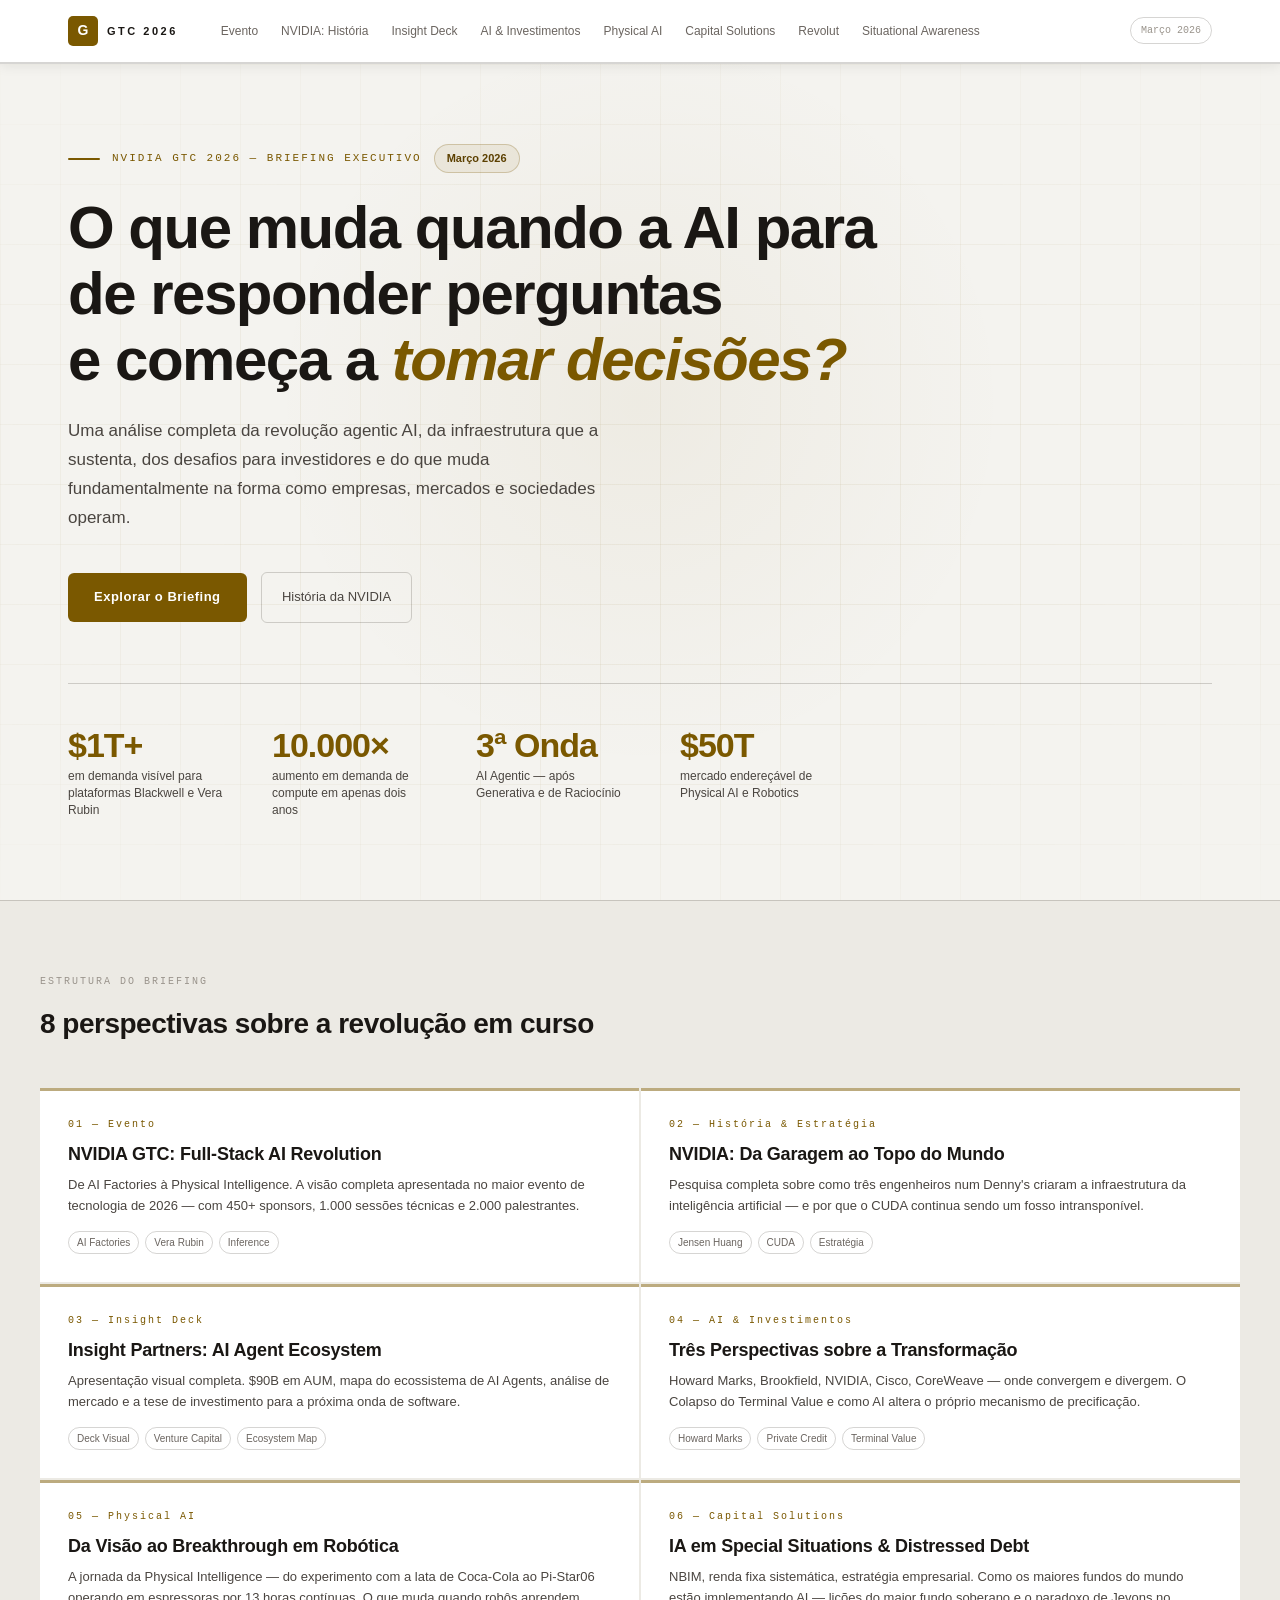
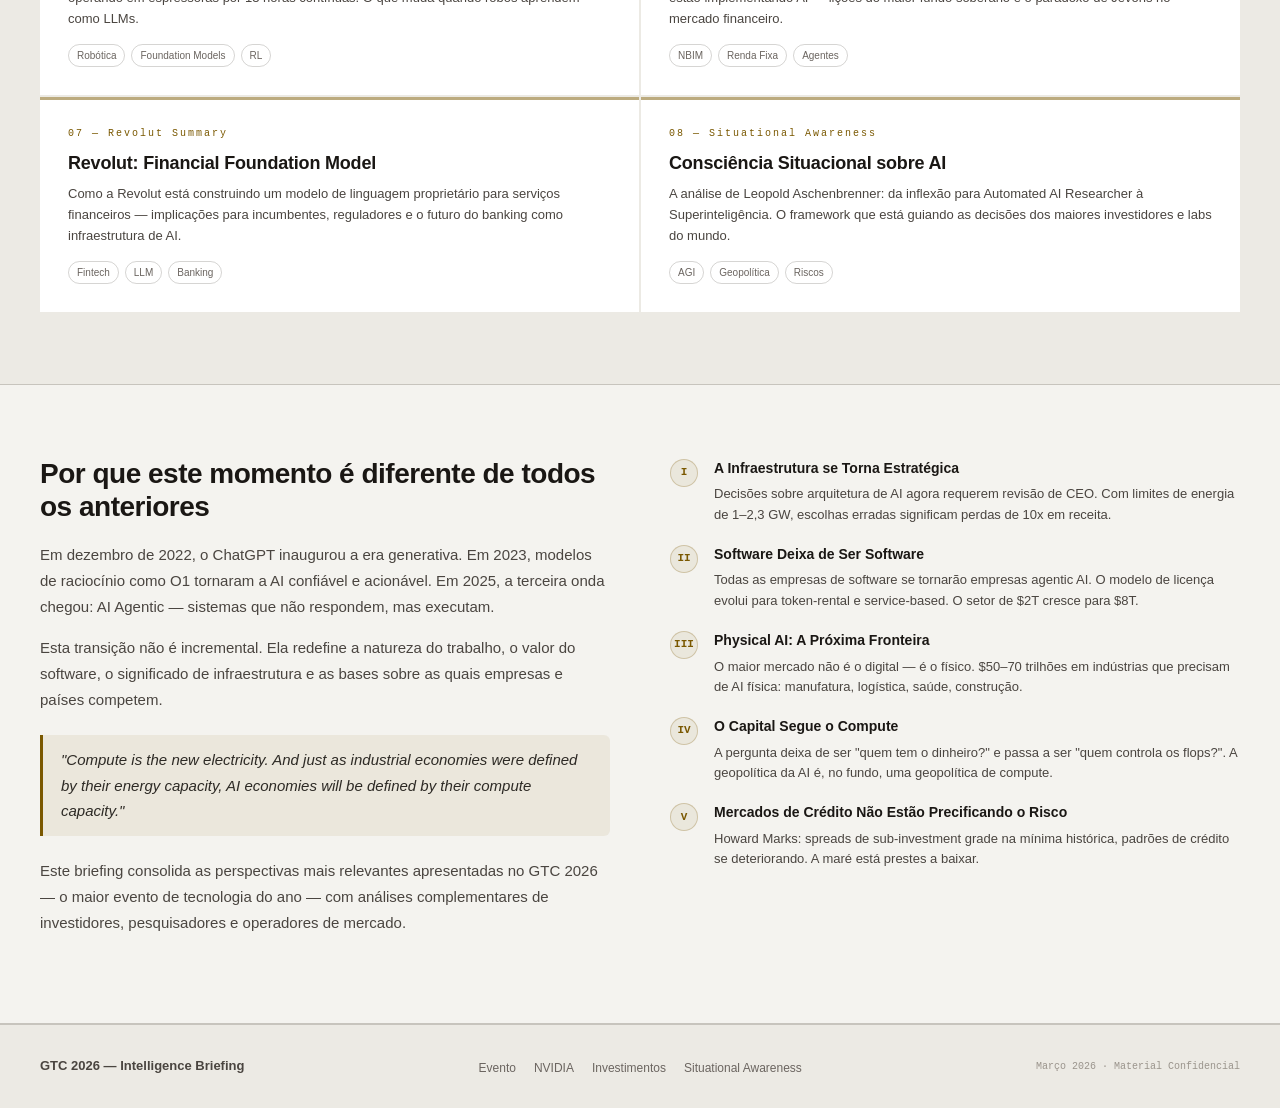
==== index.html @ c660dc32 "Add files via upload" ====
<!DOCTYPE html>
<html lang="pt-BR">
<head>
  <meta charset="UTF-8">
  <meta name="viewport" content="width=device-width, initial-scale=1.0">
  <title>NVIDIA GTC 2026 — Inteligência em Ação</title>
  <link rel="stylesheet" href="assets/style.css">
  <style>
    /* HERO */
    .hero { min-height: calc(100vh - var(--nav-h)); background: var(--bg); position: relative; overflow: hidden; display: flex; align-items: center; }
    .hero-grid-bg { position: absolute; inset: 0; background-image: linear-gradient(rgba(122,88,0,0.06) 1px, transparent 1px), linear-gradient(90deg, rgba(122,88,0,0.06) 1px, transparent 1px); background-size: 60px 60px; mask-image: radial-gradient(ellipse 80% 70% at 50% 50%, black 40%, transparent 100%); -webkit-mask-image: radial-gradient(ellipse 80% 70% at 50% 50%, black 40%, transparent 100%); }
    .hero-glow { position: absolute; width: 800px; height: 800px; border-radius: 50%; background: radial-gradient(circle, rgba(122,88,0,0.05) 0%, transparent 65%); top: 50%; left: 50%; transform: translate(-50%, -60%); pointer-events: none; }
    .hero-inner { max-width: var(--max-w); margin: 0 auto; padding: 0 28px; position: relative; z-index: 2; width: 100%; }
    .hero-eyebrow { display: flex; align-items: center; gap: 12px; margin-bottom: 22px; }
    .hero-eyebrow-line { width: 32px; height: 2px; background: var(--gold); border-radius: 2px; flex-shrink: 0; }
    .hero-eyebrow-text { font-family: var(--font-mono); font-size: 11px; letter-spacing: 2px; text-transform: uppercase; color: var(--gold); font-weight: 500; }
    .hero-tag { display: inline-block; background: var(--gold-dim); border: 1px solid var(--gold-border); color: var(--gold2); font-size: 11px; font-weight: 600; padding: 4px 12px; border-radius: 100px; }
    .hero-title { font-size: clamp(32px, 5vw, 60px); font-weight: 800; line-height: 1.1; color: var(--ink); max-width: 860px; margin-bottom: 24px; letter-spacing: -1.5px; }
    .hero-title em { font-style: italic; color: var(--gold); }
    .hero-desc { font-size: 17px; color: var(--muted); max-width: 540px; line-height: 1.7; margin-bottom: 40px; }
    .hero-cta { display: inline-flex; align-items: center; gap: 8px; background: var(--gold); color: #fff; font-weight: 700; font-size: 13px; letter-spacing: 0.5px; padding: 13px 26px; border-radius: 6px; text-decoration: none; transition: background 0.2s; }
    .hero-cta:hover { background: var(--gold2); }
    .hero-cta-ghost { display: inline-flex; align-items: center; gap: 8px; color: var(--muted); font-weight: 500; font-size: 13px; padding: 13px 20px; border-radius: 6px; border: 1px solid var(--border2); text-decoration: none; margin-left: 10px; transition: border-color 0.2s, color 0.2s; }
    .hero-cta-ghost:hover { border-color: var(--gold-border); color: var(--gold); }
    .hero-stats { display: flex; gap: 44px; margin-top: 60px; padding-top: 44px; border-top: 1px solid var(--border2); flex-wrap: wrap; }
    .hero-stat-val { font-size: 34px; font-weight: 800; color: var(--gold); letter-spacing: -1px; line-height: 1; }
    .hero-stat-lbl { font-size: 12px; color: var(--muted); margin-top: 6px; line-height: 1.45; max-width: 160px; }

    /* CHAPTERS */
    .chapters { background: var(--bg2); padding: 72px 28px; border-top: 1px solid var(--border2); border-bottom: 1px solid var(--border2); }
    .chapters-inner { max-width: var(--max-w); margin: 0 auto; }
    .chapters-header { margin-bottom: 40px; }
    .chapters-eyebrow { font-family: var(--font-mono); font-size: 10px; letter-spacing: 2px; text-transform: uppercase; color: var(--light); margin-bottom: 10px; }
    .chapters-title { font-size: 28px; font-weight: 700; color: var(--ink); letter-spacing: -0.5px; }
    .chapter-grid { display: grid; grid-template-columns: 1fr 1fr; gap: 2px; }
    .chapter-card { background: var(--surface); padding: 28px; text-decoration: none; display: flex; flex-direction: column; gap: 10px; position: relative; overflow: hidden; transition: background 0.15s, box-shadow 0.15s; }
    .chapter-card:hover { background: var(--surface2); box-shadow: inset 0 0 0 2px var(--gold-border); }
    .chapter-card::after { content: '→'; position: absolute; right: 28px; bottom: 28px; font-size: 18px; color: var(--gold); opacity: 0; transform: translateX(-6px); transition: opacity 0.15s, transform 0.15s; }
    .chapter-card:hover::after { opacity: 1; transform: translateX(0); }
    .chapter-num { font-family: var(--font-mono); font-size: 10px; letter-spacing: 2px; color: var(--gold); font-weight: 500; }
    .chapter-title { font-size: 18px; font-weight: 700; color: var(--ink); line-height: 1.25; letter-spacing: -0.2px; }
    .chapter-desc { font-size: 13px; color: var(--muted); line-height: 1.6; }
    .chapter-tags { display: flex; gap: 6px; flex-wrap: wrap; margin-top: 4px; }
    .chapter-tag { font-size: 10px; padding: 2px 8px; border-radius: 100px; border: 1px solid var(--border2); color: var(--muted2); font-weight: 500; }
    .chapter-card::before { content:''; position:absolute; top:0; left:0; right:0; height:3px; background:var(--gold); opacity:0.5; }

    /* CONTEXT */
    .context-section { padding: 72px 28px; }
    .context-inner { max-width: var(--max-w); margin: 0 auto; display: grid; grid-template-columns: 1fr 1fr; gap: 60px; align-items: start; }
    .context-heading { font-size: 28px; font-weight: 700; color: var(--ink); line-height: 1.2; margin-bottom: 18px; letter-spacing: -0.5px; }
    .context-body { font-size: 15px; color: var(--muted); line-height: 1.75; margin-bottom: 14px; }
    .context-quote { border-left: 3px solid var(--gold); padding: 12px 18px; margin: 22px 0; background: var(--gold-dim); border-radius: 0 6px 6px 0; }
    .context-quote p { font-size: 15px; font-style: italic; font-weight: 500; color: var(--ink2); }
    .pillars-list { display: flex; flex-direction: column; gap: 18px; }
    .pillar { display: flex; gap: 16px; align-items: flex-start; }
    .pillar-num { flex-shrink: 0; width: 28px; height: 28px; border-radius: 50%; background: var(--gold-dim); border: 1px solid var(--gold-border); display: flex; align-items: center; justify-content: center; font-family: var(--font-mono); font-size: 11px; font-weight: 600; color: var(--gold); margin-top: 2px; }
    .pillar-content h4 { font-size: 14px; font-weight: 700; color: var(--ink); margin-bottom: 4px; }
    .pillar-content p { font-size: 13px; color: var(--muted); line-height: 1.55; }

    @media(max-width:860px){
      .chapter-grid{grid-template-columns:1fr}
      .context-inner{grid-template-columns:1fr}
      .hero-stats{gap:28px}
    }
</style>
</head>
<body>

<!-- NAV -->
<nav class="site-nav">
  <div class="nav-inner">
    <a href="index.html" class="nav-logo">
      <div class="nav-logo-mark">G</div>
      <span class="nav-logo-text">GTC 2026</span>
    </a>
    <div class="nav-links">
      <a href="1_evento.html" class="nav-link">Evento</a>
      <a href="2_nvidia.html" class="nav-link">NVIDIA: História</a>
      <a href="3_insight_deck.html" class="nav-link">Insight Deck</a>
      <a href="4_ai_investimentos.html" class="nav-link">AI & Investimentos</a>
      <a href="5_physical_ai.html" class="nav-link">Physical AI</a>
      <a href="6_ia_capital_solutions.html" class="nav-link">Capital Solutions</a>
      <a href="7_revolut_summary.html" class="nav-link">Revolut</a>
      <a href="8_situational_awareness.html" class="nav-link">Situational Awareness</a>
    </div>
    <div class="nav-tag">Março 2026</div>
  </div>
</nav>

<!-- HERO -->
<section class="hero">
  <div class="hero-grid-bg"></div>
  <div class="hero-glow"></div>
  <div class="hero-inner">
    <div class="hero-eyebrow fade-in">
      <div class="hero-eyebrow-line"></div>
      <span class="hero-eyebrow-text">NVIDIA GTC 2026 — Briefing Executivo</span>
      <span class="hero-tag">Março 2026</span>
    </div>
    <h1 class="hero-title fade-in-2">
      O que muda quando a AI para de responder perguntas<br>
      e começa a <em>tomar decisões?</em>
    </h1>
    <p class="hero-desc fade-in-3">
      Uma análise completa da revolução agentic AI, da infraestrutura que a sustenta, dos desafios para investidores e do que muda fundamentalmente na forma como empresas, mercados e sociedades operam.
    </p>
    <div class="fade-in-3">
      <a href="1_evento.html" class="hero-cta">Explorar o Briefing</a>
      <a href="2_nvidia.html" class="hero-cta-ghost">História da NVIDIA</a>
    </div>
    <div class="hero-stats fade-in-3">
      <div>
        <div class="hero-stat-val">$1T+</div>
        <div class="hero-stat-lbl">em demanda visível para plataformas Blackwell e Vera Rubin</div>
      </div>
      <div>
        <div class="hero-stat-val">10.000×</div>
        <div class="hero-stat-lbl">aumento em demanda de compute em apenas dois anos</div>
      </div>
      <div>
        <div class="hero-stat-val">3ª Onda</div>
        <div class="hero-stat-lbl">AI Agentic — após Generativa e de Raciocínio</div>
      </div>
      <div>
        <div class="hero-stat-val">$50T</div>
        <div class="hero-stat-lbl">mercado endereçável de Physical AI e Robotics</div>
      </div>
    </div>
  </div>
</section>

<!-- CHAPTERS -->
<section class="chapters">
  <div class="chapters-inner">
    <div class="chapters-header">
      <div class="chapters-eyebrow">Estrutura do Briefing</div>
      <h2 class="chapters-title">8 perspectivas sobre a revolução em curso</h2>
    </div>
    <div class="chapter-grid">

      <a href="1_evento.html" class="chapter-card" data-color="gold">
        <div class="chapter-num">01 — Evento</div>
        <div class="chapter-title">NVIDIA GTC: Full-Stack AI Revolution</div>
        <div class="chapter-desc">De AI Factories à Physical Intelligence. A visão completa apresentada no maior evento de tecnologia de 2026 — com 450+ sponsors, 1.000 sessões técnicas e 2.000 palestrantes.</div>
        <div class="chapter-tags">
          <span class="chapter-tag">AI Factories</span>
          <span class="chapter-tag">Vera Rubin</span>
          <span class="chapter-tag">Inference</span>
        </div>
      </a>

      <a href="2_nvidia.html" class="chapter-card" data-color="blue">
        <div class="chapter-num">02 — História & Estratégia</div>
        <div class="chapter-title">NVIDIA: Da Garagem ao Topo do Mundo</div>
        <div class="chapter-desc">Pesquisa completa sobre como três engenheiros num Denny's criaram a infraestrutura da inteligência artificial — e por que o CUDA continua sendo um fosso intransponível.</div>
        <div class="chapter-tags">
          <span class="chapter-tag">Jensen Huang</span>
          <span class="chapter-tag">CUDA</span>
          <span class="chapter-tag">Estratégia</span>
        </div>
      </a>

      <a href="3_insight_deck.html" class="chapter-card" data-color="red">
        <div class="chapter-num">03 — Insight Deck</div>
        <div class="chapter-title">Insight Partners: AI Agent Ecosystem</div>
        <div class="chapter-desc">Apresentação visual completa. $90B em AUM, mapa do ecossistema de AI Agents, análise de mercado e a tese de investimento para a próxima onda de software.</div>
        <div class="chapter-tags">
          <span class="chapter-tag">Deck Visual</span>
          <span class="chapter-tag">Venture Capital</span>
          <span class="chapter-tag">Ecosystem Map</span>
        </div>
      </a>

      <a href="4_ai_investimentos.html" class="chapter-card" data-color="green">
        <div class="chapter-num">04 — AI & Investimentos</div>
        <div class="chapter-title">Três Perspectivas sobre a Transformação</div>
        <div class="chapter-desc">Howard Marks, Brookfield, NVIDIA, Cisco, CoreWeave — onde convergem e divergem. O Colapso do Terminal Value e como AI altera o próprio mecanismo de precificação.</div>
        <div class="chapter-tags">
          <span class="chapter-tag">Howard Marks</span>
          <span class="chapter-tag">Private Credit</span>
          <span class="chapter-tag">Terminal Value</span>
        </div>
      </a>

      <a href="5_physical_ai.html" class="chapter-card" data-color="gold">
        <div class="chapter-num">05 — Physical AI</div>
        <div class="chapter-title">Da Visão ao Breakthrough em Robótica</div>
        <div class="chapter-desc">A jornada da Physical Intelligence — do experimento com a lata de Coca-Cola ao Pi-Star06 operando em espressoras por 13 horas contínuas. O que muda quando robôs aprendem como LLMs.</div>
        <div class="chapter-tags">
          <span class="chapter-tag">Robótica</span>
          <span class="chapter-tag">Foundation Models</span>
          <span class="chapter-tag">RL</span>
        </div>
      </a>

      <a href="6_ia_capital_solutions.html" class="chapter-card" data-color="blue">
        <div class="chapter-num">06 — Capital Solutions</div>
        <div class="chapter-title">IA em Special Situations & Distressed Debt</div>
        <div class="chapter-desc">NBIM, renda fixa sistemática, estratégia empresarial. Como os maiores fundos do mundo estão implementando AI — lições do maior fundo soberano e o paradoxo de Jevons no mercado financeiro.</div>
        <div class="chapter-tags">
          <span class="chapter-tag">NBIM</span>
          <span class="chapter-tag">Renda Fixa</span>
          <span class="chapter-tag">Agentes</span>
        </div>
      </a>

      <a href="7_revolut_summary.html" class="chapter-card" data-color="green">
        <div class="chapter-num">07 — Revolut Summary</div>
        <div class="chapter-title">Revolut: Financial Foundation Model</div>
        <div class="chapter-desc">Como a Revolut está construindo um modelo de linguagem proprietário para serviços financeiros — implicações para incumbentes, reguladores e o futuro do banking como infraestrutura de AI.</div>
        <div class="chapter-tags">
          <span class="chapter-tag">Fintech</span>
          <span class="chapter-tag">LLM</span>
          <span class="chapter-tag">Banking</span>
        </div>
      </a>

      <a href="8_situational_awareness.html" class="chapter-card" data-color="red">
        <div class="chapter-num">08 — Situational Awareness</div>
        <div class="chapter-title">Consciência Situacional sobre AI</div>
        <div class="chapter-desc">A análise de Leopold Aschenbrenner: da inflexão para Automated AI Researcher à Superinteligência. O framework que está guiando as decisões dos maiores investidores e labs do mundo.</div>
        <div class="chapter-tags">
          <span class="chapter-tag">AGI</span>
          <span class="chapter-tag">Geopolítica</span>
          <span class="chapter-tag">Riscos</span>
        </div>
      </a>

    </div>
  </div>
</section>

<!-- CONTEXT -->
<section class="context-section">
  <div class="context-inner">
    <div>
      <h2 class="context-heading">Por que este momento é diferente de todos os anteriores</h2>
      <p class="context-body">
        Em dezembro de 2022, o ChatGPT inaugurou a era generativa. Em 2023, modelos de raciocínio como O1 tornaram a AI confiável e acionável. Em 2025, a terceira onda chegou: AI Agentic — sistemas que não respondem, mas executam.
      </p>
      <p class="context-body">
        Esta transição não é incremental. Ela redefine a natureza do trabalho, o valor do software, o significado de infraestrutura e as bases sobre as quais empresas e países competem.
      </p>
      <div class="context-quote">
        <p>"Compute is the new electricity. And just as industrial economies were defined by their energy capacity, AI economies will be defined by their compute capacity."</p>
      </div>
      <p class="context-body">
        Este briefing consolida as perspectivas mais relevantes apresentadas no GTC 2026 — o maior evento de tecnologia do ano — com análises complementares de investidores, pesquisadores e operadores de mercado.
      </p>
    </div>
    <div>
      <div class="pillars-list">
        <div class="pillar">
          <div class="pillar-num">I</div>
          <div class="pillar-content">
            <h4>A Infraestrutura se Torna Estratégica</h4>
            <p>Decisões sobre arquitetura de AI agora requerem revisão de CEO. Com limites de energia de 1–2,3 GW, escolhas erradas significam perdas de 10x em receita.</p>
          </div>
        </div>
        <div class="pillar">
          <div class="pillar-num">II</div>
          <div class="pillar-content">
            <h4>Software Deixa de Ser Software</h4>
            <p>Todas as empresas de software se tornarão empresas agentic AI. O modelo de licença evolui para token-rental e service-based. O setor de $2T cresce para $8T.</p>
          </div>
        </div>
        <div class="pillar">
          <div class="pillar-num">III</div>
          <div class="pillar-content">
            <h4>Physical AI: A Próxima Fronteira</h4>
            <p>O maior mercado não é o digital — é o físico. $50–70 trilhões em indústrias que precisam de AI física: manufatura, logística, saúde, construção.</p>
          </div>
        </div>
        <div class="pillar">
          <div class="pillar-num">IV</div>
          <div class="pillar-content">
            <h4>O Capital Segue o Compute</h4>
            <p>A pergunta deixa de ser "quem tem o dinheiro?" e passa a ser "quem controla os flops?". A geopolítica da AI é, no fundo, uma geopolítica de compute.</p>
          </div>
        </div>
        <div class="pillar">
          <div class="pillar-num">V</div>
          <div class="pillar-content">
            <h4>Mercados de Crédito Não Estão Precificando o Risco</h4>
            <p>Howard Marks: spreads de sub-investment grade na mínima histórica, padrões de crédito se deteriorando. A maré está prestes a baixar.</p>
          </div>
        </div>
      </div>
    </div>
  </div>
</section>

<!-- FOOTER -->
<footer class="site-footer">
  <div class="footer-inner">
    <div class="footer-brand">GTC 2026 — Intelligence Briefing</div>
    <ul class="footer-links">
      <li><a href="1_evento.html">Evento</a></li>
      <li><a href="2_nvidia.html">NVIDIA</a></li>
      <li><a href="4_ai_investimentos.html">Investimentos</a></li>
      <li><a href="8_situational_awareness.html">Situational Awareness</a></li>
    </ul>
    <div class="footer-note">Março 2026 · Material Confidencial</div>
  </div>
</footer>

<script src="assets/nav.js"></script>
</body>
</html>
---- assets/style.css ----
/* ═══════════════════════════════════════════════════
   GTC 2026 — Design System — Offline-first, Light Theme
═══════════════════════════════════════════════════ */

:root {
  --bg:          #f4f3ef;
  --bg2:         #eceae4;
  --bg3:         #e3e0d8;
  --surface:     #ffffff;
  --surface2:    #f8f7f4;
  --border:      rgba(30,25,15,0.10);
  --border2:     rgba(30,25,15,0.18);
  --gold:        #7a5800;
  --gold2:       #5c4000;
  --gold-dim:    rgba(122,88,0,0.08);
  --gold-border: rgba(122,88,0,0.25);
  --ink:         #1a1714;
  --ink2:        #2d2a25;
  --muted:       #4a4540;
  --muted2:      #6b6560;
  --light:       #9a948c;
  --accent:      #1a45a8;
  --red:         #c0260a;
  --font:        -apple-system, BlinkMacSystemFont, 'Helvetica Neue', 'Segoe UI', Arial, sans-serif;
  --font-mono:   'SF Mono','Cascadia Code','Fira Code','Courier New',monospace;
  --nav-h: 64px;
  --max-w: 1200px;
  --r: 10px;
}

*,*::before,*::after { box-sizing:border-box; margin:0; padding:0; }
html { scroll-behavior:smooth; }
body { background:var(--bg); color:var(--ink); font-family:var(--font); font-size:16px; line-height:1.7; -webkit-font-smoothing:antialiased; }
a { color:inherit; }

/* NAV */
.site-nav { position:sticky; top:0; z-index:200; background:#fff; border-bottom:2px solid var(--border2); box-shadow:0 2px 12px rgba(30,25,15,0.08); height:var(--nav-h); display:flex; align-items:center; }
.nav-inner { max-width:var(--max-w); margin:0 auto; padding:0 28px; display:flex; align-items:center; width:100%; }
.nav-logo { display:flex; align-items:center; gap:9px; text-decoration:none; flex-shrink:0; margin-right:32px; }
.nav-logo-mark { width:30px; height:30px; background:var(--gold); border-radius:5px; display:flex; align-items:center; justify-content:center; font-size:14px; font-weight:700; color:#fff; flex-shrink:0; }
.nav-logo-text { font-size:11px; font-weight:700; letter-spacing:2.5px; text-transform:uppercase; color:var(--ink); }
.nav-links { display:flex; align-items:center; gap:1px; flex:1; overflow-x:auto; scrollbar-width:none; }
.nav-links::-webkit-scrollbar { display:none; }
.nav-link { display:block; padding:6px 11px; font-size:12px; font-weight:500; color:var(--muted2); text-decoration:none; border-radius:5px; white-space:nowrap; transition:color 0.15s,background 0.15s; }
.nav-link:hover { color:var(--ink); background:var(--bg2); }
.nav-link.active { color:var(--gold); background:var(--gold-dim); font-weight:600; }
.nav-tag { margin-left:auto; flex-shrink:0; font-family:var(--font-mono); font-size:10px; color:var(--light); padding:4px 10px; border:1px solid var(--border2); border-radius:100px; white-space:nowrap; }

/* PAGE HEADER */
.page-header { background:var(--bg2); border-bottom:2px solid var(--border2); padding:52px 28px 44px; }
.page-header-inner { max-width:var(--max-w); margin:0 auto; }
.page-eyebrow { font-family:var(--font-mono); font-size:11px; font-weight:500; letter-spacing:2px; text-transform:uppercase; color:var(--gold); margin-bottom:14px; display:flex; align-items:center; gap:10px; }
.page-eyebrow::before { content:''; display:block; width:20px; height:2px; background:var(--gold); border-radius:2px; flex-shrink:0; }
.page-title { font-size:clamp(24px,3.2vw,42px); font-weight:700; line-height:1.15; color:var(--ink); max-width:780px; margin-bottom:14px; letter-spacing:-0.5px; }
.page-subtitle { font-size:15px; color:var(--muted); max-width:620px; line-height:1.65; }

/* MAIN */
.page-main { max-width:var(--max-w); margin:0 auto; padding:52px 28px 80px; }

/* TYPOGRAPHY */
.section-title { font-size:20px; font-weight:700; color:var(--ink); margin-bottom:6px; padding-bottom:14px; border-bottom:2px solid var(--border2); letter-spacing:-0.2px; }
.section-subtitle { font-size:14px; color:var(--muted); margin-bottom:28px; margin-top:-2px; }
.prose { max-width:800px; }
.prose p { margin-bottom:18px; color:var(--ink2); line-height:1.8; font-size:15.5px; }
.prose h2 { font-size:20px; font-weight:700; color:var(--ink); margin:40px 0 14px; padding-top:8px; border-top:1px solid var(--border2); }
.prose h3 { font-size:15px; font-weight:700; color:var(--gold); margin:24px 0 10px; }
.prose ul,.prose ol { padding-left:22px; margin-bottom:18px; display:flex; flex-direction:column; gap:7px; }
.prose li { color:var(--ink2); line-height:1.7; font-size:15px; }
.prose strong { color:var(--ink); font-weight:600; }

/* CARDS */
.card { background:var(--surface); border:1px solid var(--border2); border-radius:var(--r); padding:24px 26px; transition:box-shadow 0.2s,border-color 0.2s; }
.card:hover { border-color:var(--gold-border); box-shadow:0 4px 20px rgba(30,25,15,0.08); }
.card-grid { display:grid; grid-template-columns:repeat(auto-fill,minmax(280px,1fr)); gap:18px; margin-top:28px; }
.card-label { font-family:var(--font-mono); font-size:10px; letter-spacing:1.5px; text-transform:uppercase; color:var(--gold); margin-bottom:10px; font-weight:500; }
.card-title { font-size:17px; font-weight:700; color:var(--ink); margin-bottom:8px; line-height:1.3; letter-spacing:-0.2px; }
.card-body { font-size:13.5px; color:var(--muted); line-height:1.6; }

/* STATS */
.stat-grid { display:grid; grid-template-columns:repeat(auto-fill,minmax(165px,1fr)); gap:14px; margin:28px 0; }
.stat-block { background:var(--surface); border:1px solid var(--border2); border-radius:var(--r); padding:20px 18px; }
.stat-value { font-size:30px; font-weight:800; color:var(--gold); line-height:1; margin-bottom:6px; letter-spacing:-1px; }
.stat-label { font-size:12px; color:var(--muted); line-height:1.45; }

/* PULLQUOTE */
.pullquote { border-left:4px solid var(--gold); padding:16px 22px; margin:30px 0; background:var(--gold-dim); border-radius:0 8px 8px 0; }
.pullquote p { font-size:17px; font-style:italic; font-weight:500; color:var(--ink); margin:0; line-height:1.55; }
.pullquote cite { display:block; font-size:12px; font-style:normal; color:var(--muted); margin-top:10px; font-weight:500; }

/* HIGHLIGHT BOX */
.highlight-box { background:var(--gold-dim); border:1px solid var(--gold-border); border-radius:var(--r); padding:24px 26px; margin:28px 0; }
.highlight-box h3 { font-size:15px; font-weight:700; color:var(--gold2); margin-bottom:10px; }

/* TABLE */
.data-table { width:100%; border-collapse:collapse; font-size:13.5px; margin:22px 0; background:var(--surface); border-radius:var(--r); overflow:hidden; border:1px solid var(--border2); }
.data-table th { text-align:left; padding:10px 14px; font-size:10px; font-weight:700; letter-spacing:1.2px; text-transform:uppercase; color:var(--muted); background:var(--bg2); border-bottom:2px solid var(--border2); }
.data-table td { padding:11px 14px; color:var(--ink2); border-bottom:1px solid var(--border); vertical-align:top; line-height:1.55; }
.data-table tr:last-child td { border-bottom:none; }
.data-table tr:hover td { background:var(--bg2); }

/* BACK LINK */
.back-link { display:inline-flex; align-items:center; gap:6px; font-size:12px; font-weight:500; color:var(--muted2); text-decoration:none; margin-bottom:28px; transition:color 0.15s; }
.back-link:hover { color:var(--gold); }
.back-link::before { content:'←'; }

/* DIVIDER */
.divider { height:1px; background:var(--border2); margin:44px 0; }

/* SECTION BLOCK */
.section-block { margin-bottom:56px; }

/* LAYOUT */
.two-col { display:grid; grid-template-columns:1fr 1fr; gap:32px; align-items:start; }
.three-col { display:grid; grid-template-columns:1fr 1fr 1fr; gap:22px; align-items:start; }

/* TIMELINE */
.timeline { display:flex; flex-direction:column; position:relative; padding-left:32px; }
.timeline::before { content:''; position:absolute; left:7px; top:8px; bottom:8px; width:2px; background:linear-gradient(to bottom,var(--gold),var(--border2)); }
.timeline-item { position:relative; padding:18px 0; border-bottom:1px solid var(--border); }
.timeline-item:last-child { border-bottom:none; }
.timeline-item::before { content:''; position:absolute; left:-26px; top:25px; width:12px; height:12px; border-radius:50%; background:var(--gold); border:2px solid var(--bg); box-shadow:0 0 0 3px rgba(122,88,0,0.18); }
.timeline-year { font-family:var(--font-mono); font-size:11px; color:var(--gold); margin-bottom:5px; letter-spacing:1px; font-weight:500; }
.timeline-title { font-size:16px; font-weight:700; color:var(--ink); margin-bottom:7px; letter-spacing:-0.2px; }
.timeline-body { font-size:14px; color:var(--muted); line-height:1.65; }

/* FOOTER */
.site-footer { background:var(--bg2); border-top:2px solid var(--border2); padding:28px; }
.footer-inner { max-width:var(--max-w); margin:0 auto; display:flex; align-items:center; justify-content:space-between; gap:20px; flex-wrap:wrap; }
.footer-brand { font-size:13px; font-weight:600; color:var(--muted); }
.footer-links { display:flex; gap:18px; list-style:none; }
.footer-links a { font-size:12px; color:var(--muted2); text-decoration:none; font-weight:500; transition:color 0.15s; }
.footer-links a:hover { color:var(--gold); }
.footer-note { font-family:var(--font-mono); font-size:10px; color:var(--light); }

/* TAGS */
.tag { display:inline-block; padding:3px 9px; border-radius:100px; font-size:11px; font-weight:600; background:var(--gold-dim); color:var(--gold2); border:1px solid var(--gold-border); }

/* ANIMATIONS */
@keyframes fadeUp { from{opacity:0;transform:translateY(16px)} to{opacity:1;transform:translateY(0)} }
.fade-in   { animation:fadeUp 0.45s ease both; }
.fade-in-2 { animation:fadeUp 0.45s ease 0.08s both; }
.fade-in-3 { animation:fadeUp 0.45s ease 0.16s both; }

/* RESPONSIVE */
@media(max-width:860px){
  .two-col,.three-col{grid-template-columns:1fr}
  .page-main{padding:32px 18px 60px}
  .page-header{padding:36px 18px 28px}
  .nav-inner{padding:0 16px}
}
@media(max-width:600px){
  .stat-grid{grid-template-columns:1fr 1fr}
  .card-grid{grid-template-columns:1fr}
}
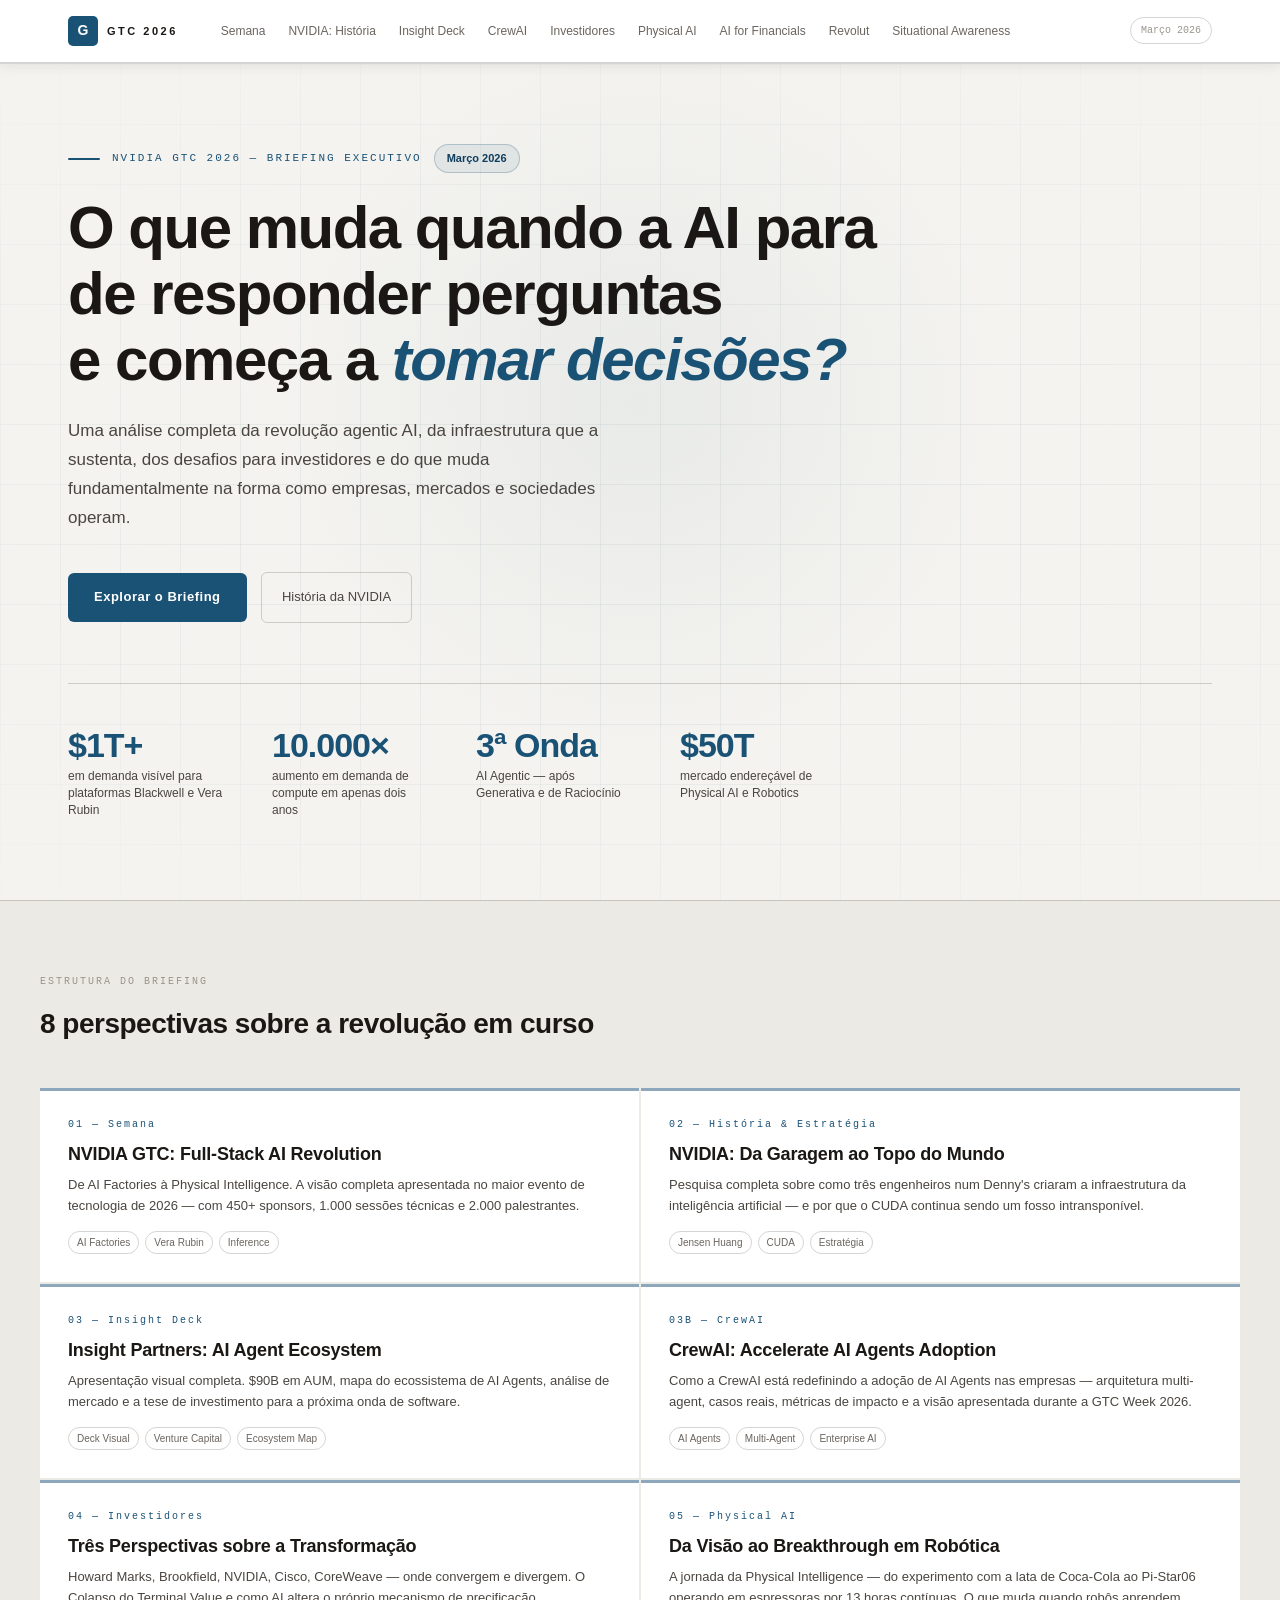
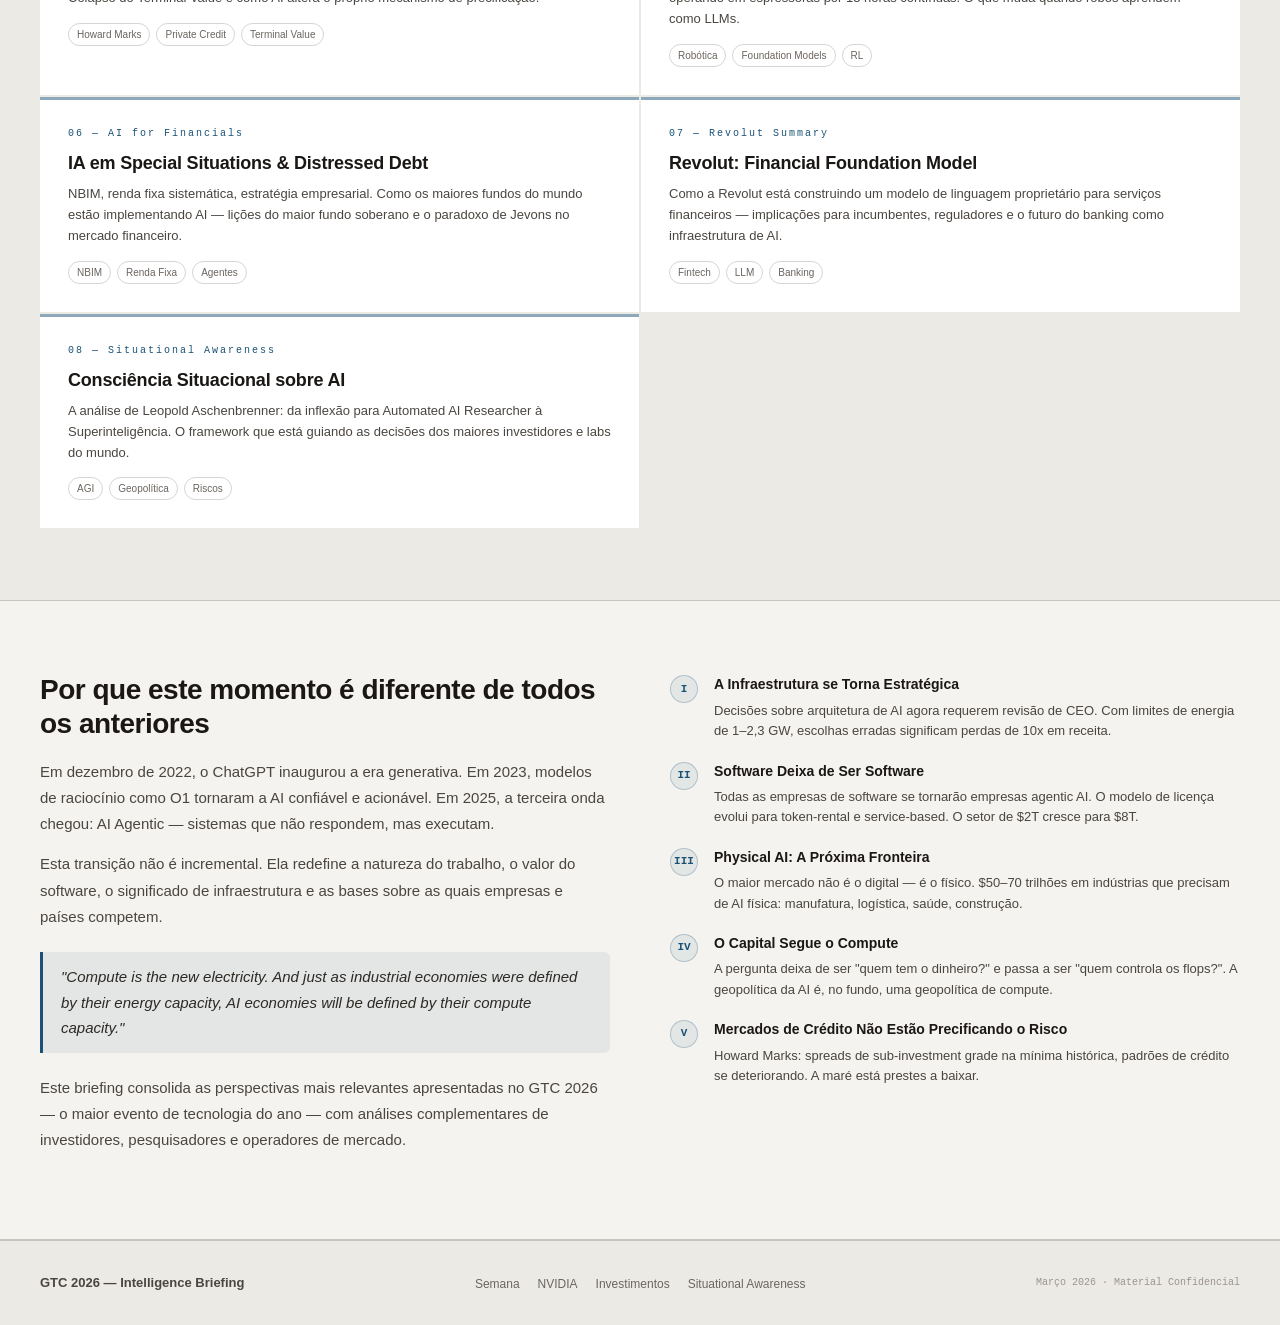
==== commit 2cd3a338: "Update navigation and hero section styles" ====
--- a/index.html
+++ b/index.html
@@ -8,8 +8,8 @@
   <style>
     /* HERO */
     .hero { min-height: calc(100vh - var(--nav-h)); background: var(--bg); position: relative; overflow: hidden; display: flex; align-items: center; }
-    .hero-grid-bg { position: absolute; inset: 0; background-image: linear-gradient(rgba(122,88,0,0.06) 1px, transparent 1px), linear-gradient(90deg, rgba(122,88,0,0.06) 1px, transparent 1px); background-size: 60px 60px; mask-image: radial-gradient(ellipse 80% 70% at 50% 50%, black 40%, transparent 100%); -webkit-mask-image: radial-gradient(ellipse 80% 70% at 50% 50%, black 40%, transparent 100%); }
-    .hero-glow { position: absolute; width: 800px; height: 800px; border-radius: 50%; background: radial-gradient(circle, rgba(122,88,0,0.05) 0%, transparent 65%); top: 50%; left: 50%; transform: translate(-50%, -60%); pointer-events: none; }
+    .hero-grid-bg { position: absolute; inset: 0; background-image: linear-gradient(rgba(26,82,118,0.06) 1px, transparent 1px), linear-gradient(90deg, rgba(26,82,118,0.06) 1px, transparent 1px); background-size: 60px 60px; mask-image: radial-gradient(ellipse 80% 70% at 50% 50%, black 40%, transparent 100%); -webkit-mask-image: radial-gradient(ellipse 80% 70% at 50% 50%, black 40%, transparent 100%); }
+    .hero-glow { position: absolute; width: 800px; height: 800px; border-radius: 50%; background: radial-gradient(circle, rgba(26,82,118,0.05) 0%, transparent 65%); top: 50%; left: 50%; transform: translate(-50%, -60%); pointer-events: none; }
     .hero-inner { max-width: var(--max-w); margin: 0 auto; padding: 0 28px; position: relative; z-index: 2; width: 100%; }
     .hero-eyebrow { display: flex; align-items: center; gap: 12px; margin-bottom: 22px; }
     .hero-eyebrow-line { width: 32px; height: 2px; background: var(--gold); border-radius: 2px; flex-shrink: 0; }
@@ -74,12 +74,13 @@
       <span class="nav-logo-text">GTC 2026</span>
     </a>
     <div class="nav-links">
-      <a href="1_evento.html" class="nav-link">Evento</a>
+      <a href="1_evento.html" class="nav-link">Semana</a>
       <a href="2_nvidia.html" class="nav-link">NVIDIA: História</a>
       <a href="3_insight_deck.html" class="nav-link">Insight Deck</a>
-      <a href="4_ai_investimentos.html" class="nav-link">AI & Investimentos</a>
+      <a href="3b_crewai.html" class="nav-link">CrewAI</a>
+      <a href="4_ai_investimentos.html" class="nav-link">Investidores</a>
       <a href="5_physical_ai.html" class="nav-link">Physical AI</a>
-      <a href="6_ia_capital_solutions.html" class="nav-link">Capital Solutions</a>
+      <a href="6_ia_capital_solutions.html" class="nav-link">AI for Financials</a>
       <a href="7_revolut_summary.html" class="nav-link">Revolut</a>
       <a href="8_situational_awareness.html" class="nav-link">Situational Awareness</a>
     </div>
@@ -139,7 +140,7 @@
     <div class="chapter-grid">
 
       <a href="1_evento.html" class="chapter-card" data-color="gold">
-        <div class="chapter-num">01 — Evento</div>
+        <div class="chapter-num">01 — Semana</div>
         <div class="chapter-title">NVIDIA GTC: Full-Stack AI Revolution</div>
         <div class="chapter-desc">De AI Factories à Physical Intelligence. A visão completa apresentada no maior evento de tecnologia de 2026 — com 450+ sponsors, 1.000 sessões técnicas e 2.000 palestrantes.</div>
         <div class="chapter-tags">
@@ -170,9 +171,19 @@
           <span class="chapter-tag">Ecosystem Map</span>
         </div>
       </a>
+      <a href="3b_crewai.html" class="chapter-card" data-color="red">
+        <div class="chapter-num">03B — CrewAI</div>
+        <div class="chapter-title">CrewAI: Accelerate AI Agents Adoption</div>
+        <div class="chapter-desc">Como a CrewAI está redefinindo a adoção de AI Agents nas empresas — arquitetura multi-agent, casos reais, métricas de impacto e a visão apresentada durante a GTC Week 2026.</div>
+        <div class="chapter-tags">
+          <span class="chapter-tag">AI Agents</span>
+          <span class="chapter-tag">Multi-Agent</span>
+          <span class="chapter-tag">Enterprise AI</span>
+        </div>
+      </a>
 
       <a href="4_ai_investimentos.html" class="chapter-card" data-color="green">
-        <div class="chapter-num">04 — AI & Investimentos</div>
+        <div class="chapter-num">04 — Investidores</div>
         <div class="chapter-title">Três Perspectivas sobre a Transformação</div>
         <div class="chapter-desc">Howard Marks, Brookfield, NVIDIA, Cisco, CoreWeave — onde convergem e divergem. O Colapso do Terminal Value e como AI altera o próprio mecanismo de precificação.</div>
         <div class="chapter-tags">
@@ -194,7 +205,7 @@
       </a>
 
       <a href="6_ia_capital_solutions.html" class="chapter-card" data-color="blue">
-        <div class="chapter-num">06 — Capital Solutions</div>
+        <div class="chapter-num">06 — AI for Financials</div>
         <div class="chapter-title">IA em Special Situations & Distressed Debt</div>
         <div class="chapter-desc">NBIM, renda fixa sistemática, estratégia empresarial. Como os maiores fundos do mundo estão implementando AI — lições do maior fundo soberano e o paradoxo de Jevons no mercado financeiro.</div>
         <div class="chapter-tags">
@@ -295,7 +306,7 @@
   <div class="footer-inner">
     <div class="footer-brand">GTC 2026 — Intelligence Briefing</div>
     <ul class="footer-links">
-      <li><a href="1_evento.html">Evento</a></li>
+      <li><a href="1_evento.html">Semana</a></li>
       <li><a href="2_nvidia.html">NVIDIA</a></li>
       <li><a href="4_ai_investimentos.html">Investimentos</a></li>
       <li><a href="8_situational_awareness.html">Situational Awareness</a></li>
--- a/assets/style.css
+++ b/assets/style.css
@@ -10,10 +10,10 @@
   --surface2:    #f8f7f4;
   --border:      rgba(30,25,15,0.10);
   --border2:     rgba(30,25,15,0.18);
-  --gold:        #7a5800;
-  --gold2:       #5c4000;
-  --gold-dim:    rgba(122,88,0,0.08);
-  --gold-border: rgba(122,88,0,0.25);
+  --gold:        #1a5276;
+  --gold2:       #0f3d5e;
+  --gold-dim:    rgba(26,82,118,0.08);
+  --gold-border: rgba(26,82,118,0.25);
   --ink:         #1a1714;
   --ink2:        #2d2a25;
   --muted:       #4a4540;
@@ -118,7 +118,7 @@
 .timeline::before { content:''; position:absolute; left:7px; top:8px; bottom:8px; width:2px; background:linear-gradient(to bottom,var(--gold),var(--border2)); }
 .timeline-item { position:relative; padding:18px 0; border-bottom:1px solid var(--border); }
 .timeline-item:last-child { border-bottom:none; }
-.timeline-item::before { content:''; position:absolute; left:-26px; top:25px; width:12px; height:12px; border-radius:50%; background:var(--gold); border:2px solid var(--bg); box-shadow:0 0 0 3px rgba(122,88,0,0.18); }
+.timeline-item::before { content:''; position:absolute; left:-26px; top:25px; width:12px; height:12px; border-radius:50%; background:var(--gold); border:2px solid var(--bg); box-shadow:0 0 0 3px rgba(26,82,118,0.18); }
 .timeline-year { font-family:var(--font-mono); font-size:11px; color:var(--gold); margin-bottom:5px; letter-spacing:1px; font-weight:500; }
 .timeline-title { font-size:16px; font-weight:700; color:var(--ink); margin-bottom:7px; letter-spacing:-0.2px; }
 .timeline-body { font-size:14px; color:var(--muted); line-height:1.65; }
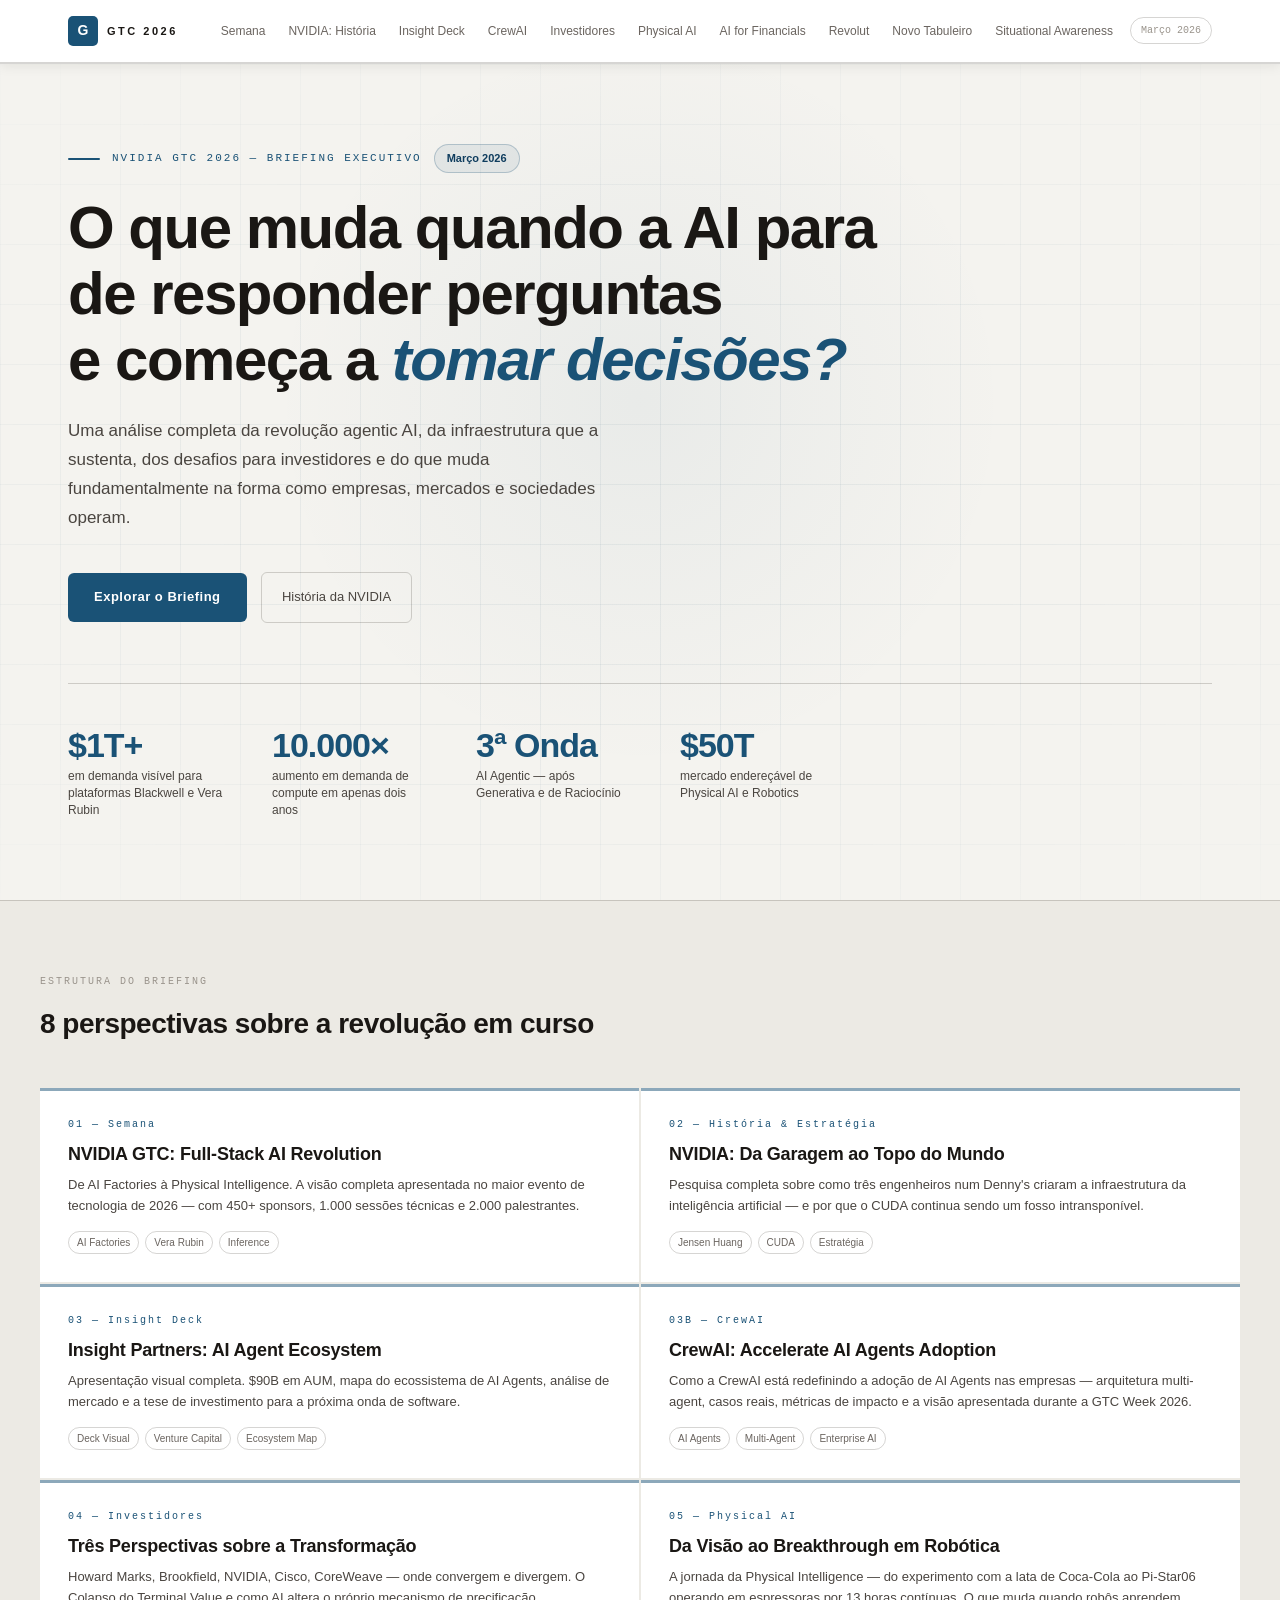
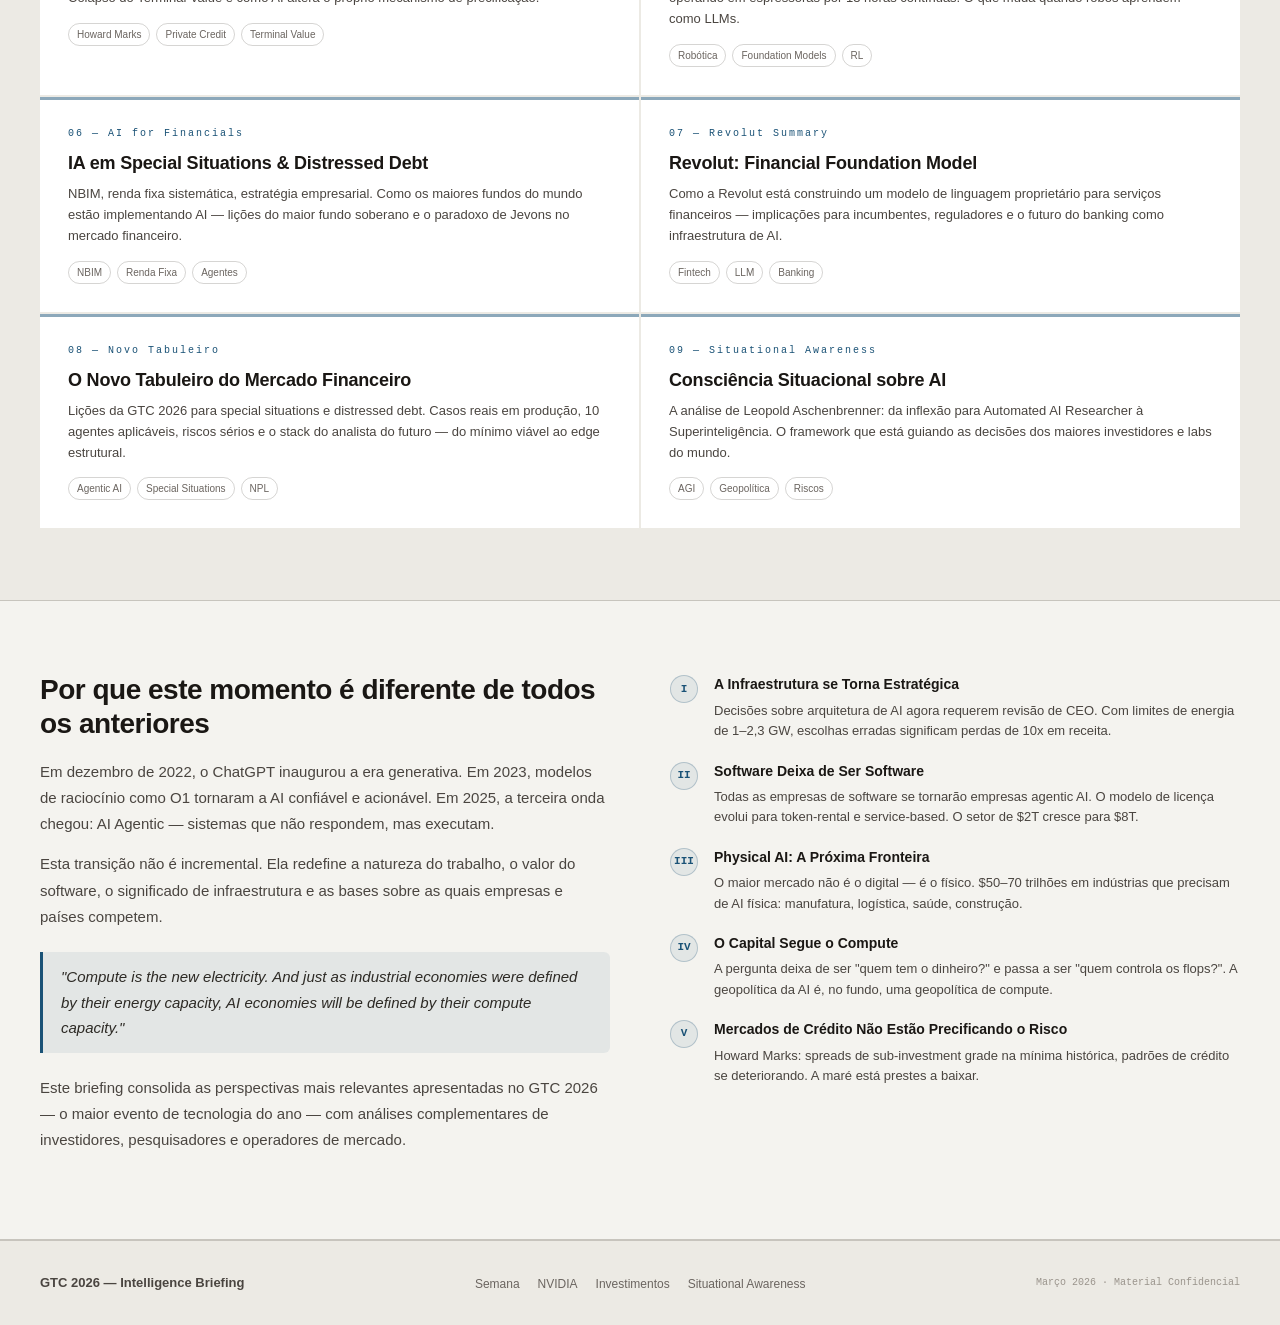
==== commit 28b7f13a: "Add Novo Tabuleiro page (cap. 08) — AI no Mercado Financeiro Nova página baseada na apresentação da " ====
--- a/index.html
+++ b/index.html
@@ -82,7 +82,8 @@
       <a href="5_physical_ai.html" class="nav-link">Physical AI</a>
       <a href="6_ia_capital_solutions.html" class="nav-link">AI for Financials</a>
       <a href="7_revolut_summary.html" class="nav-link">Revolut</a>
-      <a href="8_situational_awareness.html" class="nav-link">Situational Awareness</a>
+      <a href="8_novo_tabuleiro.html" class="nav-link">Novo Tabuleiro</a>
+      <a href="9_situational_awareness.html" class="nav-link">Situational Awareness</a>
     </div>
     <div class="nav-tag">Março 2026</div>
   </div>
@@ -226,8 +227,19 @@
         </div>
       </a>
 
-      <a href="8_situational_awareness.html" class="chapter-card" data-color="red">
-        <div class="chapter-num">08 — Situational Awareness</div>
+      <a href="8_novo_tabuleiro.html" class="chapter-card" data-color="blue">
+        <div class="chapter-num">08 — Novo Tabuleiro</div>
+        <div class="chapter-title">O Novo Tabuleiro do Mercado Financeiro</div>
+        <div class="chapter-desc">Lições da GTC 2026 para special situations e distressed debt. Casos reais em produção, 10 agentes aplicáveis, riscos sérios e o stack do analista do futuro — do mínimo viável ao edge estrutural.</div>
+        <div class="chapter-tags">
+          <span class="chapter-tag">Agentic AI</span>
+          <span class="chapter-tag">Special Situations</span>
+          <span class="chapter-tag">NPL</span>
+        </div>
+      </a>
+
+      <a href="9_situational_awareness.html" class="chapter-card" data-color="red">
+        <div class="chapter-num">09 — Situational Awareness</div>
         <div class="chapter-title">Consciência Situacional sobre AI</div>
         <div class="chapter-desc">A análise de Leopold Aschenbrenner: da inflexão para Automated AI Researcher à Superinteligência. O framework que está guiando as decisões dos maiores investidores e labs do mundo.</div>
         <div class="chapter-tags">
@@ -309,7 +321,7 @@
       <li><a href="1_evento.html">Semana</a></li>
       <li><a href="2_nvidia.html">NVIDIA</a></li>
       <li><a href="4_ai_investimentos.html">Investimentos</a></li>
-      <li><a href="8_situational_awareness.html">Situational Awareness</a></li>
+      <li><a href="9_situational_awareness.html">Situational Awareness</a></li>
     </ul>
     <div class="footer-note">Março 2026 · Material Confidencial</div>
   </div>
